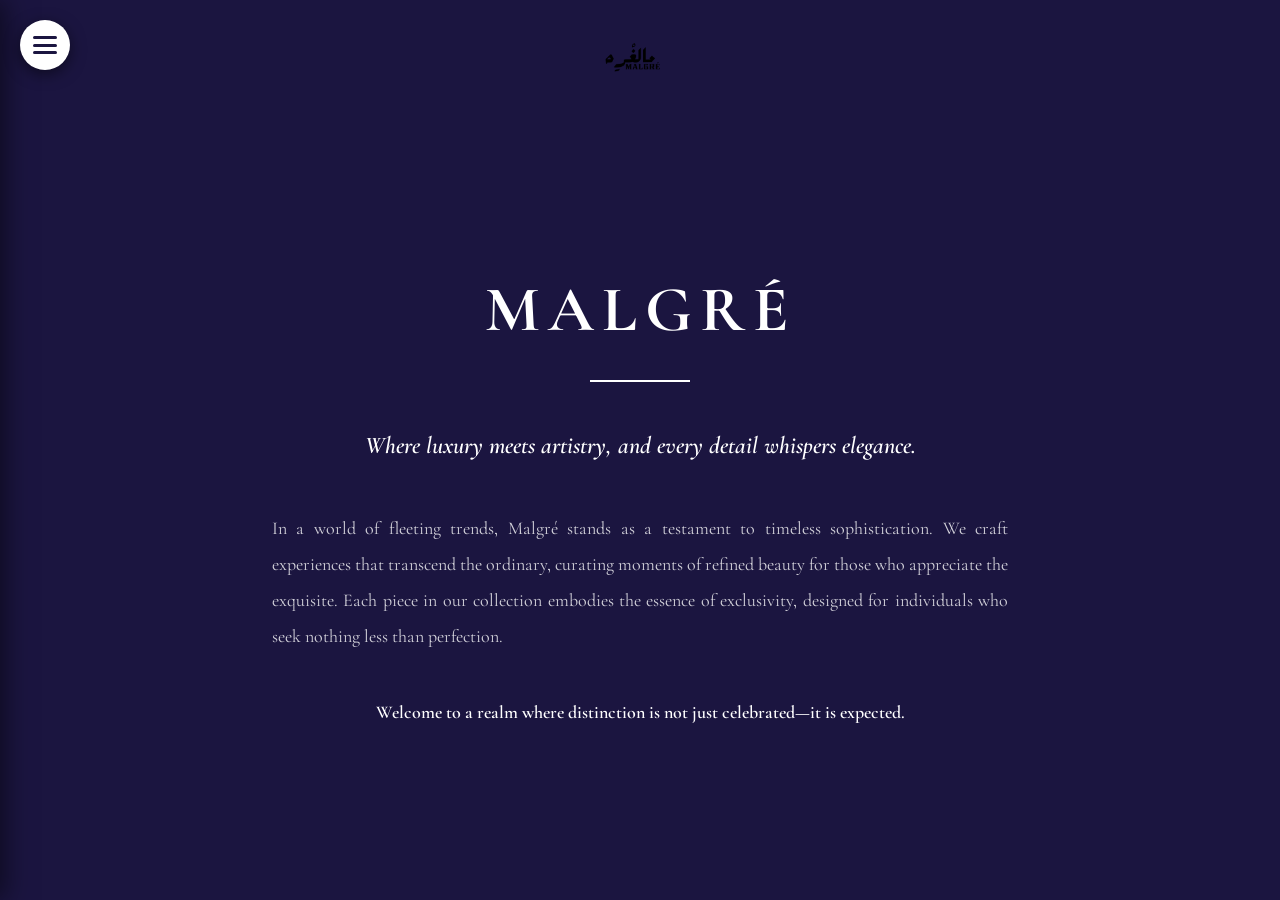
==== index.html @ e58d4418 "update design" ====
<!DOCTYPE html>
<html lang="en">
<head>
    <meta charset="UTF-8">
    <meta name="viewport" content="width=device-width, initial-scale=1.0">
    <title>Malgré</title>
    <link href="https://fonts.googleapis.com/css2?family=Cormorant+Garamond:wght@400;600;700&display=swap" rel="stylesheet">
    <link rel="stylesheet" href="store-colors.css">
    <script src="store-images.js"></script>
    <style>
        * {
            margin: 0;
            padding: 0;
            box-sizing: border-box;
        }
        
        body {
            font-family: 'Cormorant Garamond', Georgia, serif;
            font-weight: 700;
            background-color: var(--bg-primary);
            min-height: 100vh;
        }
        
        .page-container {
            min-height: 100vh;
            display: flex;
            flex-direction: column;
            padding-top: 100px; /* Space for logo */
        }
        
        /* Logo at top center */
        .logo-container {
            position: absolute;
            top: 20px;
            left: 50%;
            transform: translateX(-50%);
            z-index: 100;
            cursor: pointer;
        }
        
        .logo-container img {
            height: 80px;
            width: auto;
        }
        
        .product-card {
            cursor: pointer;
            transition: transform 0.3s;
        }
        
        .product-card:hover {
            transform: scale(1.05);
        }
        
        /* Country Selection Popup */
        .country-selection-overlay {
            position: fixed;
            top: 0;
            left: 0;
            width: 100%;
            height: 100%;
            background: var(--popup-overlay);
            z-index: 99999;
            display: none;
            align-items: center;
            justify-content: center;
        }
        
        .country-selection-overlay.show {
            display: flex;
        }
        
        .country-selection-popup {
            background: var(--bg-primary);
            padding: 2rem;
            border-radius: 30px;
            text-align: center;
            max-width: 400px;
            width: 85%;
            box-shadow: 0 20px 60px var(--shadow-extra);
        }
        
        .country-buttons {
            display: flex;
            flex-direction: column;
            gap: 1.25rem;
        }
        
        .country-button {
            padding: 1.25rem 2rem;
            font-size: 1.5rem;
            font-family: 'Cormorant Garamond', Georgia, serif;
            font-weight: 700;
            background: var(--btn-bg);
            color: var(--btn-text);
            border: none;
            border-radius: 20px;
            cursor: pointer;
            transition: all 0.3s ease;
            box-shadow: 0 4px 15px var(--shadow-heavy);
        }
        
        .country-button:hover {
            transform: scale(1.05);
            box-shadow: 0 6px 20px var(--shadow-heavy);
        }
        
        .country-button:active {
            transform: scale(0.98);
        }
        
        /* Hamburger Menu Button */
        .menu-button {
            position: fixed;
            top: 20px;
            left: 20px;
            width: 50px;
            height: 50px;
            background: var(--accent-dark);
            border-radius: 50%;
            display: flex;
            align-items: center;
            justify-content: center;
            cursor: pointer;
            z-index: 1000;
            transition: all 0.3s ease;
            box-shadow: 0 4px 15px var(--shadow-heavy);
        }
        
        .menu-button:hover {
            transform: scale(1.1);
        }
        
        .menu-icon {
            width: 24px;
            height: 18px;
            position: relative;
            display: flex;
            flex-direction: column;
            justify-content: space-between;
        }
        
        .menu-icon span {
            width: 100%;
            height: 3px;
            background: var(--accent-light);
            border-radius: 2px;
            transition: all 0.3s ease;
        }
        
        .menu-button.active .menu-icon span:nth-child(1) {
            transform: rotate(45deg) translateY(7px);
        }
        
        .menu-button.active .menu-icon span:nth-child(2) {
            opacity: 0;
        }
        
        .menu-button.active .menu-icon span:nth-child(3) {
            transform: rotate(-45deg) translateY(-7px);
        }
        
        /* Side Menu - Hidden by default */
        .side-menu {
            position: fixed;
            top: 0;
            left: -350px;
            width: 350px;
            max-width: 85%;
            height: 100vh;
            background: var(--menu-bg);
            box-shadow: 5px 0 25px var(--shadow-heavy);
            z-index: 999;
            transition: left 0.4s ease;
            overflow-y: auto;
            padding: 80px 30px 30px;
        }
        
        .side-menu.active {
            left: 0;
        }
        
        .menu-overlay {
            position: fixed;
            top: 0;
            left: 0;
            width: 100%;
            height: 100%;
            background: var(--popup-overlay);
            z-index: 998;
            opacity: 0;
            visibility: hidden;
            pointer-events: none;
            transition: all 0.3s ease;
        }
        
        .menu-overlay.active {
            opacity: 1;
            visibility: visible;
            pointer-events: auto;
        }
        
        .menu-section {
            margin-bottom: 40px;
        }
        
        .menu-section-title {
            font-size: 14px;
            color: var(--text-light);
            text-transform: uppercase;
            letter-spacing: 2px;
            margin-bottom: 15px;
            font-weight: 700;
        }
        
        .menu-item {
            padding: 15px 20px;
            background: var(--card-bg);
            border-radius: 12px;
            margin-bottom: 10px;
            cursor: pointer;
            transition: all 0.3s ease;
            display: flex;
            align-items: center;
            font-size: 18px;
            box-shadow: 0 4px 10px var(--shadow-medium);
        }
        
        .menu-item:hover {
            background: var(--card-hover-bg);
            transform: translateX(-5px);
            box-shadow: 0 6px 15px var(--shadow-heavy);
        }
        
        .menu-item.active {
            background: var(--card-active-bg);
            color: var(--card-active-text);
            box-shadow: 0 6px 15px var(--shadow-heavy);
        }
        
        /* Country Change Popup */
        .popup-overlay {
            display: none;
            position: fixed;
            top: 0;
            left: 0;
            width: 100%;
            height: 100%;
            background: var(--popup-overlay);
            backdrop-filter: blur(10px);
            z-index: 9999;
            align-items: center;
            justify-content: center;
        }
        
        .popup-overlay.show {
            display: flex;
        }
        
        .popup-document {
            width: 350px;
            max-width: 85%;
            height: 400px;
            max-height: 70vh;
            background: var(--popup-bg);
            border: 3px solid var(--popup-border);
            box-shadow: 0 30px 80px var(--shadow-extra);
            position: relative;
            animation: slideIn 0.6s ease;
            backdrop-filter: blur(10px);
        }
        
        .popup-document::before {
            content: '';
            position: absolute;
            top: 15px;
            left: 15px;
            right: 15px;
            bottom: 15px;
            border: 1px solid var(--border-medium);
        }
        
        .popup-logo {
            position: absolute;
            top: 25px;
            right: 25px;
            width: 60px;
            height: 60px;
            animation: logoStamp 0.5s ease 0.5s backwards;
        }
        
        .popup-content {
            position: absolute;
            top: 50%;
            left: 50%;
            transform: translate(-50%, -50%);
            width: 80%;
            text-align: center;
        }
        
        .popup-flag {
            font-size: 60px;
            margin-bottom: 15px;
        }
        
        .popup-divider {
            width: 80px;
            height: 2px;
            background: var(--text-primary);
            margin: 15px auto;
            opacity: 0.4;
        }
        
        .popup-title {
            font-size: 22px;
            font-weight: 700;
            color: var(--popup-text);
            letter-spacing: 2px;
            margin-bottom: 10px;
        }
        
        .popup-text {
            font-size: 16px !important;
            font-weight: 600 !important;
            color: var(--popup-text) !important;
            line-height: 1.6 !important;
        }
        
        .popup-text * {
            color: var(--popup-text) !important;
        }
        
        /* Main content - Welcome Section */
        main {
            flex: 1;
            display: flex;
            align-items: center;
            justify-content: center;
            padding: 4rem 2rem;
            min-height: calc(100vh - 200px);
            background: var(--bg-primary);
        }
        
        /* Welcome section - Centered elegant text */
        .welcome-section {
            width: 100%;
            max-width: 800px;
            margin: 0 auto;
            text-align: center;
        }
        
        .welcome-content {
            padding: 2rem;
        }
        
        /* Brand name */
        .brand-name {
            font-size: 4rem;
            font-weight: 700;
            color: var(--text-primary);
            letter-spacing: 8px;
            margin-bottom: 2rem;
            text-transform: uppercase;
        }
        
        /* Decorative divider */
        .divider {
            width: 100px;
            height: 2px;
            background: var(--text-primary);
            margin: 0 auto 2.5rem;
        }
        
        /* Welcome text */
        .welcome-text {
            font-size: 1.5rem;
            font-weight: 600;
            color: var(--text-primary);
            line-height: 2;
            margin-bottom: 2.5rem;
            font-style: italic;
        }
        
        /* Brand description */
        .brand-description {
            font-size: 1.125rem;
            font-weight: 400;
            color: var(--text-secondary);
            line-height: 2;
            margin-bottom: 2rem;
            text-align: justify;
        }
        
        /* Brand philosophy */
        .brand-philosophy {
            font-size: 1.125rem;
            font-weight: 600;
            color: var(--text-primary);
            line-height: 2;
            margin-top: 2.5rem;
        }
        
        /* Footer */
        footer {
            padding: 1.5rem 0;
            text-align: center;
            background-color: var(--bg-primary);
        }
        
        .footer-text {
            font-size: 0.875rem;
            color: var(--text-light);
            letter-spacing: 1px;
        }
        
        .products-container {
            max-width: 1000px;
            width: 100%;
            margin: 0 auto;
            display: flex;
            flex-direction: column;
            gap: 2rem;
        }
        
        .product-item {
            display: flex;
            gap: 2rem;
            padding: 2rem;
            background: var(--card-bg);
            border-radius: 20px;
            transition: all 0.3s ease;
            cursor: pointer;
            align-items: center;
        }
        
        .product-item:hover {
            background: var(--card-hover-bg);
            transform: translateY(-5px);
            box-shadow: 0 10px 30px var(--shadow-medium);
        }
        
        .product-image-container {
            flex-shrink: 0;
            width: 200px;
            height: 200px;
            display: flex;
            align-items: center;
            justify-content: center;
            background: transparent;
            border-radius: 15px;
            padding: 1rem;
        }
        
        .product-image-container img {
            max-width: 100%;
            max-height: 100%;
            object-fit: contain;
        }
        
        .product-details {
            flex: 1;
            display: flex;
            flex-direction: column;
            gap: 1rem;
        }
        
        .product-title {
            font-size: 1.75rem;
            font-weight: 700;
            color: var(--text-primary);
        }
        
        .product-description {
            font-size: 1rem;
            color: var(--text-secondary);
            line-height: 1.6;
            font-weight: 400;
        }
        
        .product-footer {
            display: flex;
            justify-content: space-between;
            align-items: center;
            margin-top: 0.5rem;
        }
        
        .product-price {
            font-size: 1.5rem;
            font-weight: 700;
            color: var(--text-primary);
        }
        
        .learn-more-btn {
            padding: 0.75rem 2rem;
            background: var(--btn-bg);
            color: var(--btn-text);
            border: none;
            border-radius: 50px;
            font-size: 1rem;
            font-weight: 700;
            font-family: 'Cormorant Garamond', Georgia, serif;
            cursor: pointer;
            transition: all 0.3s ease;
            box-shadow: 0 4px 15px var(--shadow-medium);
        }
        
        .learn-more-btn:hover {
            transform: scale(1.05);
            box-shadow: 0 6px 20px var(--shadow-heavy);
        }
        
        .learn-more-btn:active {
            transform: scale(0.98);
        }
        
        .product-grid {
            max-width: 20rem;
            margin: 0 auto;
        }
        
        .product-card {
            cursor: pointer;
            transition: transform 0.3s;
        }
        
        .product-card:hover {
            transform: scale(1.05);
        }
        
        .product-card .product-image-container {
            padding: 2rem;
            text-align: center;
            display: flex;
            align-items: center;
            justify-content: center;
            margin-bottom: 1rem;
        }
        
        .product-card .product-image-container img {
            height: 12rem;
            width: auto;
        }
        
        .product-info {
            text-align: center;
            padding-bottom: 1rem;
        }
        
        /* Footer */
        footer {
            display: none; /* Hide footer on carousel page */
        }
        
        .footer-text {
            font-size: 0.75rem;
            padding: 0.25rem 0.75rem;
            display: inline-block;
            border-radius: 0.25rem;
            color: var(--footer-text);
            background-color: var(--footer-text-bg);
        }
        
        /* Cart Summary */
        .cart-summary {
            position: fixed;
            bottom: 0;
            left: 0;
            right: 0;
            padding: 1.5rem;
            background-color: var(--bg-primary);
            box-shadow: 0 -25px 50px -12px var(--shadow-medium);
            z-index: 50;
            display: none;
        }
        
        .cart-summary.show {
            display: block;
        }
        
        .cart-content {
            max-width: 1200px;
            margin: 0 auto;
            display: flex;
            align-items: center;
            justify-content: space-between;
            flex-wrap: wrap;
            gap: 1rem;
        }
        
        .cart-total-label {
            font-size: 0.875rem;
            color: var(--text-primary);
            margin-bottom: 0.25rem;
        }
        
        .cart-total-amount {
            font-size: 1.875rem;
            font-weight: 700;
            color: var(--text-primary);
        }
        
        .checkout-button {
            background-color: var(--btn-bg);
            color: var(--btn-text);
            padding: 1rem 2rem;
            border-radius: 9999px;
            font-weight: 700;
            font-size: 1.125rem;
            border: none;
            cursor: pointer;
            transition: all 0.15s;
            box-shadow: 0 20px 25px -5px var(--shadow-light);
            font-family: 'Cormorant Garamond', Georgia, serif;
        }
        
        .checkout-button:hover {
            background-color: var(--btn-hover);
            transform: scale(1.05);
        }
        
        @keyframes slideIn {
            from { transform: translateY(50px); opacity: 0; }
            to { transform: translateY(0); opacity: 1; }
        }
        
        @keyframes logoStamp {
            from { transform: scale(0) rotate(-90deg); opacity: 0; }
            to { transform: scale(1) rotate(0); opacity: 1; }
        }
        
        /* ===================================
           MOBILE RESPONSIVE STYLES
           =================================== */
        
        @media (max-width: 768px) {
            /* Logo smaller on mobile */
            .logo-container img {
                height: 60px;
            }
            
            /* Menu button smaller */
            .menu-button {
                width: 45px;
                height: 45px;
                top: 15px;
                right: 15px;
            }
            
            /* Side menu full width on mobile */
            .side-menu {
                max-width: 85%;
                left: -100%;
            }
            
            /* Welcome section mobile */
            main {
                padding: 2rem 1.5rem;
            }
            
            .brand-name {
                font-size: 2.5rem;
                letter-spacing: 6px;
            }
            
            .divider {
                width: 80px;
            }
            
            .welcome-text {
                font-size: 1.125rem;
            }
            
            .brand-description,
            .brand-philosophy {
                font-size: 1rem;
                text-align: center;
            }
            
            /* Footer mobile */
            footer {
                padding: 1rem 0;
            }
            
            .footer-text {
                font-size: 0.75rem;
            }
            
            .side-menu.active {
                left: 0;
            }
            
            /* Menu items larger touch targets */
            .menu-item {
                padding: 18px 20px;
                font-size: 20px;
            }
            
            .menu-section-title {
                font-size: 16px;
            }
            
            /* Page container more padding */
            .page-container {
                padding-top: 90px;
            }
            
            /* Products container - single column on mobile */
            .products-container {
                gap: 1.5rem;
                padding: 0 1rem;
            }
            
            .product-item {
                flex-direction: column;
                padding: 1.5rem;
                gap: 1.5rem;
            }
            
            .product-image-container {
                width: 100%;
                height: 250px;
            }
            
            .product-title {
                font-size: 1.5rem;
            }
            
            .product-description {
                font-size: 0.95rem;
            }
            
            .product-footer {
                flex-direction: column;
                gap: 1rem;
                align-items: stretch;
            }
            
            .product-price {
                text-align: center;
                font-size: 1.25rem;
            }
            
            .learn-more-btn {
                width: 100%;
            }
            
            /* Product cards larger on mobile */
            .product-card {
                padding: 1.5rem;
            }
            
            .product-card img {
                height: 250px;
            }
            
            .product-name {
                font-size: 1.75rem;
            }
            
            .product-price {
                font-size: 1.5rem;
            }
            
            .product-cta {
                font-size: 1.125rem;
                padding: 0.875rem 1.5rem;
            }
            
            /* Popup adjustments */
            .popup-document {
                width: 90%;
                max-width: 350px;
                padding: 2rem 1.5rem;
            }
            
            .popup-logo {
                width: 120px;
                height: 120px;
            }
            
            .popup-title {
                font-size: 1.75rem;
            }
            
            .popup-flag {
                font-size: 3rem;
            }
            
            .popup-text {
                font-size: 1.125rem;
            }
            
            .popup-close {
                font-size: 1.25rem;
                padding: 0.875rem 2rem;
            }
            
            /* Country selection popup */
            .country-selection-popup {
                width: 90%;
                max-width: 320px;
                padding: 1.5rem;
            }
            
            .country-buttons {
                gap: 1rem;
            }
            
            .country-button {
                font-size: 1.25rem;
                padding: 1rem 1.5rem;
            }
        }
        
        /* Tablet landscape */
        @media (min-width: 769px) and (max-width: 1024px) {
            .products-container {
                grid-template-columns: repeat(2, 1fr) !important;
            }
            
            .logo-container img {
                height: 70px;
            }
            
            .product-card img {
                height: 300px;
            }
        }
        
        /* Small phones */
        @media (max-width: 480px) {
            .logo-container img {
                height: 50px;
            }
            
            .menu-button {
                width: 40px;
                height: 40px;
                top: 10px;
                right: 10px;
            }
            
            /* Welcome section small mobile */
            main {
                padding: 1.5rem 1rem;
            }
            
            .brand-name {
                font-size: 2rem;
                letter-spacing: 4px;
            }
            
            .divider {
                width: 60px;
            }
            
            .welcome-text {
                font-size: 1rem;
            }
            
            .brand-description,
            .brand-philosophy {
                font-size: 0.9375rem;
            }
            
            .product-card {
                padding: 1rem;
            }
            
            .product-card img {
                height: 200px;
            }
            
            .product-name {
                font-size: 1.5rem;
            }
            
            .product-price {
                font-size: 1.25rem;
            }
            
            .popup-document {
                width: 95%;
                padding: 1.5rem 1rem;
            }
            
            .popup-logo {
                width: 100px;
                height: 100px;
            }
            
            .popup-title {
                font-size: 1.5rem;
            }
            
            /* Country selection popup */
            .country-selection-popup {
                width: 95%;
                max-width: 280px;
                padding: 1.25rem;
            }
            
            .country-buttons {
                gap: 0.875rem;
            }
            
            .country-button {
                font-size: 1.125rem;
                padding: 0.875rem 1.25rem;
            }
        }
    </style>
</head>
<body>

    <!-- Menu Button -->
    <div class="menu-button" id="menuButton" onclick="toggleMenu()">
        <div class="menu-icon">
            <span></span>
            <span></span>
            <span></span>
        </div>
    </div>

    <!-- Menu Overlay -->
    <div class="menu-overlay" id="menuOverlay" onclick="toggleMenu()"></div>

    <!-- Side Menu -->
    <div class="side-menu" id="sideMenu">
        <div class="menu-section">
            <div class="menu-section-title">Sections</div>
            <div class="menu-item" onclick="window.location.href='products.html'">
                Malgré Signature
            </div>
            <div class="menu-item" onclick="window.location.href='magazine.html'">
                Malgré Magazine
            </div>
            <div class="menu-item" onclick="window.location.href='inquiry.html'">
                Inquiry
            </div>
        </div>
    </div>

    <!-- Popup -->
    <div id="popup" class="popup-overlay">
        <div class="popup-document">
            <div class="popup-logo">
                <img src="L2.png" alt="Malgré Logo" data-image="logo-secondary" style="width: 100%; height: 100%; object-fit: contain;">
            </div>
            
            <div class="popup-content">
                <div id="popupFlag" class="popup-flag">🇸🇦</div>
                <div class="popup-divider"></div>
                <div class="popup-title">COUNTRY CHANGED</div>
                <div id="popupText" class="popup-text">From Saudi Arabia to Kuwait</div>
            </div>
        </div>
    </div>

    <!-- Page Container -->
    <div class="page-container">
        <!-- Logo at Top Center -->
        <div class="logo-container">
            <img src="L2.png" alt="Malgré Logo" data-image="logo-main">
        </div>

        <!-- Main Content -->
        <main>
            <div class="welcome-section">
                <div class="welcome-content">
                    <h1 class="brand-name">MALGRÉ</h1>
                    <div class="divider"></div>
                    <p class="welcome-text">
                        Where luxury meets artistry, and every detail whispers elegance.
                    </p>
                    <p class="brand-description">
                        In a world of fleeting trends, Malgré stands as a testament to timeless sophistication. 
                        We craft experiences that transcend the ordinary, curating moments of refined beauty 
                        for those who appreciate the exquisite. Each piece in our collection embodies 
                        the essence of exclusivity, designed for individuals who seek nothing less than perfection.
                    </p>
                    <p class="brand-philosophy">
                        Welcome to a realm where distinction is not just celebrated—it is expected.
                    </p>
                </div>
            </div>
        </main>

        <!-- Footer -->
        <footer>
            <p class="footer-text">© 2026 All Rights Reserved</p>
        </footer>

        <!-- Footer -->
        <footer>
            <p class="footer-text">© 2026 All Rights Reserved</p>
        </footer>
    </div>

    <!-- Cart Summary -->
    <div id="cart-summary" class="cart-summary">
        <div class="cart-content">
            <div>
                <p class="cart-total-label">Total</p>
                <p class="cart-total-amount" id="cart-total">0 SAR</p>
            </div>
            <button class="checkout-button">
                Checkout (<span id="cart-count">0</span> items)
            </button>
        </div>
    </div>

    <script>
        let currentCountry = 'sa'; // Default to Saudi Arabia
        let cart = [];
        
        const content = {
            sa: {
                name: 'Saudi Arabia',
                flag: '🇸🇦',
                currency: 'SAR',
                products: {
                    product1: 350
                },
                phone: '+966 55 206 0478'
            }
        };

        // Update menu active state
        function updateMenuActiveState() {
            document.getElementById('menu-sa').classList.remove('active');
            document.getElementById('menu-kw').classList.remove('active');
            
            if (currentCountry === 'sa') {
                document.getElementById('menu-sa').classList.add('active');
            } else if (currentCountry === 'kw') {
                document.getElementById('menu-kw').classList.add('active');
            }
            // If currentCountry is null, no item will be active
        }
        
        // Update product prices
        function updateProductPrices() {
            if (!currentCountry) return;
            
            const data = content[currentCountry];
            const priceElements = document.querySelectorAll('[data-product]');
            
            priceElements.forEach(element => {
                const productKey = element.getAttribute('data-product');
                if (data.products[productKey]) {
                    element.textContent = `${data.products[productKey]} ${data.currency}`;
                }
            });
        }

        // Toggle menu
        function toggleMenu() {
            const menuButton = document.getElementById('menuButton');
            const sideMenu = document.getElementById('sideMenu');
            const menuOverlay = document.getElementById('menuOverlay');
            
            menuButton.classList.toggle('active');
            sideMenu.classList.toggle('active');
            menuOverlay.classList.toggle('active');
        }

        // Select country from menu
        function selectCountryFromMenu(country) {
            if (currentCountry === country) {
                toggleMenu();
                return;
            }
            
            const oldCountry = currentCountry;
            currentCountry = country;
            
            // Save to localStorage
            localStorage.setItem('selectedCountry', country);
            
            // Update menu
            updateMenuActiveState();
            
            // Close menu
            toggleMenu();
            
            // Show popup only if there was a previous country
            if (oldCountry !== null) {
                const popup = document.getElementById('popup');
                const popupFlag = document.getElementById('popupFlag');
                const popupText = document.getElementById('popupText');
                
                popupFlag.textContent = content[country].flag;
                popupText.innerHTML = '<span>From ' + content[oldCountry].name + ' to ' + content[country].name + '</span>';
                
                popup.classList.add('show');
            }
            
            // Update prices
            updateProductPrices();
            
            // Update cart if not empty
            if (cart.length > 0) {
                updateCartDisplay();
            }
            
            // Hide popup after 3 seconds
            setTimeout(() => {
                popup.classList.remove('show');
            }, 3000);
        }

        function goToSection(section) {
            console.log('Going to section:', section);
            toggleMenu();
            // Add navigation logic here
        }

        function addToCart() {
            const data = content[currentCountry];
            cart.push({
                name: 'Malgré Signature',
                price: data.price,
                currency: data.currency
            });
            updateCartDisplay();
        }

        function updateCartDisplay() {
            const data = content[currentCountry];
            const total = cart.length * data.price;
            
            document.getElementById('cart-count').textContent = cart.length;
            document.getElementById('cart-total').textContent = `${total.toFixed(2)} ${data.currency}`;
            document.getElementById('cart-summary').classList.add('show');
        }

        // Initialize
        updateMenuActiveState();
        
        // Show country selection popup if no country is selected
        if (!currentCountry) {
            setTimeout(() => {
                document.getElementById('countrySelectionOverlay').classList.add('show');
            }, 300);
        }
        
        // Select country from popup
        function selectCountryFromPopup(country) {
            currentCountry = country;
            localStorage.setItem('selectedCountry', country);
            
            // Hide popup
            document.getElementById('countrySelectionOverlay').classList.remove('show');
            
            // Update menu
            updateMenuActiveState();
            
            // Update prices
            updateProductPrices();
        }
    </script>
</body>
</html>
---- store-colors.css ----
/* ================================================
   STORE COLORS - CENTRALIZED COLOR MANAGEMENT
   ================================================
   
   This file controls ALL colors used across the entire store.
   Modify colors here to change the entire store theme.
   
   استخدم هذا الملف للتحكم في كل ألوان المتجر
   ================================================ */

:root {
    /* ========================================
       PRIMARY COLORS - الألوان الأساسية
       ======================================== */
    
    /* Main background color - لون الخلفية الرئيسي */
    --bg-primary: #1b1540;
    
    /* Main text color - لون النص الأساسي */
    --text-primary: #ffffff;
    
    /* Secondary text color - لون النص الثانوي */
    --text-secondary: rgba(255, 255, 255, 0.8);
    
    /* Light text color - لون النص الفاتح */
    --text-light: rgba(255, 255, 255, 0.6);
    
    
    /* ========================================
       ACCENT COLORS - ألوان التمييز
       ======================================== */
    
    /* Dark accent (buttons, menu, etc.) - اللون الداكن للأزرار والقوائم */
    --accent-dark: #ffffff;
    
    /* Light accent (button text, hover states) - اللون الفاتح لنصوص الأزرار */
    --accent-light: #1b1540;
    
    
    /* ========================================
       BUTTON COLORS - ألوان الأزرار
       ======================================== */
    
    /* Primary button background - خلفية الزر الأساسي */
    --btn-bg: #ffffff;
    
    /* Primary button text - نص الزر الأساسي */
    --btn-text: #1b1540;
    
    /* Button hover - حالة التمرير على الزر */
    --btn-hover: rgba(255, 255, 255, 0.9);
    
    
    /* ========================================
       CARD & CONTAINER COLORS - ألوان البطاقات والحاويات
       ======================================== */
    
    /* Card background - خلفية البطاقات */
    --card-bg: rgba(255, 255, 255, 0.08);
    
    /* Card hover background - خلفية البطاقة عند التمرير */
    --card-hover-bg: rgba(255, 255, 255, 0.12);
    
    /* Active/selected card - البطاقة النشطة */
    --card-active-bg: #ffffff;
    --card-active-text: #1b1540;
    
    
    /* ========================================
       INPUT & FORM COLORS - ألوان الحقول والنماذج
       ======================================== */
    
    /* Input background - خلفية حقول الإدخال */
    --input-bg: rgba(255, 255, 255, 0.08);
    
    /* Input focus background - خلفية الحقل عند التركيز */
    --input-focus-bg: rgba(255, 255, 255, 0.12);
    
    /* Input border - حدود الحقل */
    --input-border: rgba(255, 255, 255, 0.2);
    
    /* Input focus border - حدود الحقل عند التركيز */
    --input-focus-border: #ffffff;
    
    /* Input text - نص الحقل */
    --input-text: #ffffff;
    
    /* Input placeholder - نص placeholder */
    --input-placeholder: rgba(255, 255, 255, 0.5);
    
    
    /* ========================================
       MENU COLORS - ألوان القوائم
       ======================================== */
    
    /* Menu background - خلفية القائمة */
    --menu-bg: #1b1540;
    
    /* Menu text - نص القائمة */
    --menu-text: #ffffff;
    
    /* Menu item hover - عنصر القائمة عند التمرير */
    --menu-item-hover: rgba(255, 255, 255, 0.1);
    
    /* Menu item active - عنصر القائمة النشط */
    --menu-item-active-bg: #ffffff;
    --menu-item-active-text: #1b1540;
    
    
    /* ========================================
       CART COLORS - ألوان السلة
       ======================================== */
    
    /* Cart panel background - خلفية لوحة السلة */
    --cart-bg: #1b1540;
    
    /* Cart item background - خلفية عنصر السلة */
    --cart-item-bg: rgba(255, 255, 255, 0.08);
    
    /* Cart badge background - خلفية شارة السلة */
    --cart-badge-bg: #ffffff;
    --cart-badge-text: #1b1540;
    
    
    /* ========================================
       POPUP & MODAL COLORS - ألوان النوافذ المنبثقة
       ======================================== */
    
    /* Popup background - خلفية النافذة المنبثقة */
    --popup-bg: rgba(255, 255, 255, 0.98);
    
    /* Popup overlay - خلفية التعتيم */
    --popup-overlay: rgba(0, 0, 0, 0.85);
    
    /* Popup border - حدود النافذة المنبثقة */
    --popup-border: rgba(255, 255, 255, 0.3);
    
    /* Popup text - نص النافذة المنبثقة */
    --popup-text: #1b1540;
    
    
    /* ========================================
       SUCCESS & ERROR COLORS - ألوان النجاح والخطأ
       ======================================== */
    
    /* Success color - لون النجاح */
    --success-bg: #ffffff;
    --success-text: #1b1540;
    
    /* Error/Delete color - لون الخطأ/الحذف */
    --error-bg: #ff4444;
    --error-hover: #cc0000;
    --error-text: #ffffff;
    
    
    /* ========================================
       SHADOW COLORS - ألوان الظلال
       ======================================== */
    
    /* Light shadow - ظل خفيف */
    --shadow-light: rgba(0, 0, 0, 0.2);
    
    /* Medium shadow - ظل متوسط */
    --shadow-medium: rgba(0, 0, 0, 0.3);
    
    /* Heavy shadow - ظل ثقيل */
    --shadow-heavy: rgba(0, 0, 0, 0.5);
    
    /* Extra heavy shadow - ظل ثقيل جداً */
    --shadow-extra: rgba(0, 0, 0, 0.7);
    
    
    /* ========================================
       BORDER & DIVIDER COLORS - ألوان الحدود والفواصل
       ======================================== */
    
    /* Light border - حدود خفيفة */
    --border-light: rgba(255, 255, 255, 0.15);
    
    /* Medium border - حدود متوسطة */
    --border-medium: rgba(255, 255, 255, 0.25);
    
    /* Divider - فاصل */
    --divider: rgba(255, 255, 255, 0.3);
    
    
    /* ========================================
       FOOTER COLORS - ألوان التذييل
       ======================================== */
    
    /* Footer background - خلفية التذييل */
    --footer-bg: #1b1540;
    
    /* Footer text background - خلفية نص التذييل */
    --footer-text-bg: #ffffff;
    
    /* Footer text color - لون نص التذييل */
    --footer-text: #1b1540;
}


/* ================================================
   ALTERNATIVE THEME EXAMPLES - أمثلة لثيمات بديلة
   ================================================
   
   Uncomment one of these to try different themes
   قم بإلغاء التعليق عن أحدها لتجربة ثيم مختلف
   ================================================ */

/* 
   DARK THEME - ثيم داكن
   ==================== 
*/
/*
:root {
    --bg-primary: #1a1a1a;
    --text-primary: #ffffff;
    --text-secondary: rgba(255, 255, 255, 0.7);
    --text-light: rgba(255, 255, 255, 0.5);
    
    --accent-dark: #ffffff;
    --accent-light: #1a1a1a;
    
    --btn-bg: #ffffff;
    --btn-text: #1a1a1a;
    --btn-hover: #e0e0e0;
    
    --card-bg: rgba(255, 255, 255, 0.05);
    --card-hover-bg: rgba(255, 255, 255, 0.1);
    --card-active-bg: #ffffff;
    --card-active-text: #1a1a1a;
    
    --input-bg: rgba(255, 255, 255, 0.1);
    --input-focus-bg: rgba(255, 255, 255, 0.15);
    --input-border: transparent;
    --input-focus-border: #ffffff;
    
    --menu-bg: #1a1a1a;
    --menu-text: #ffffff;
}
*/


/* 
   BLUE THEME - ثيم أزرق
   ==================== 
*/
/*
:root {
    --bg-primary: #e3f2fd;
    --text-primary: #0d47a1;
    
    --accent-dark: #1565c0;
    --accent-light: #e3f2fd;
    
    --btn-bg: #1565c0;
    --btn-text: #ffffff;
    --btn-hover: #0d47a1;
    
    --card-bg: rgba(21, 101, 192, 0.05);
    --card-active-bg: #1565c0;
    --card-active-text: #ffffff;
}
*/


/* 
   PINK THEME - ثيم وردي
   ==================== 
*/
/*
:root {
    --bg-primary: #fce4ec;
    --text-primary: #880e4f;
    
    --accent-dark: #c2185b;
    --accent-light: #fce4ec;
    
    --btn-bg: #c2185b;
    --btn-text: #ffffff;
    --btn-hover: #880e4f;
    
    --card-bg: rgba(194, 24, 91, 0.05);
    --card-active-bg: #c2185b;
    --card-active-text: #ffffff;
}
*/
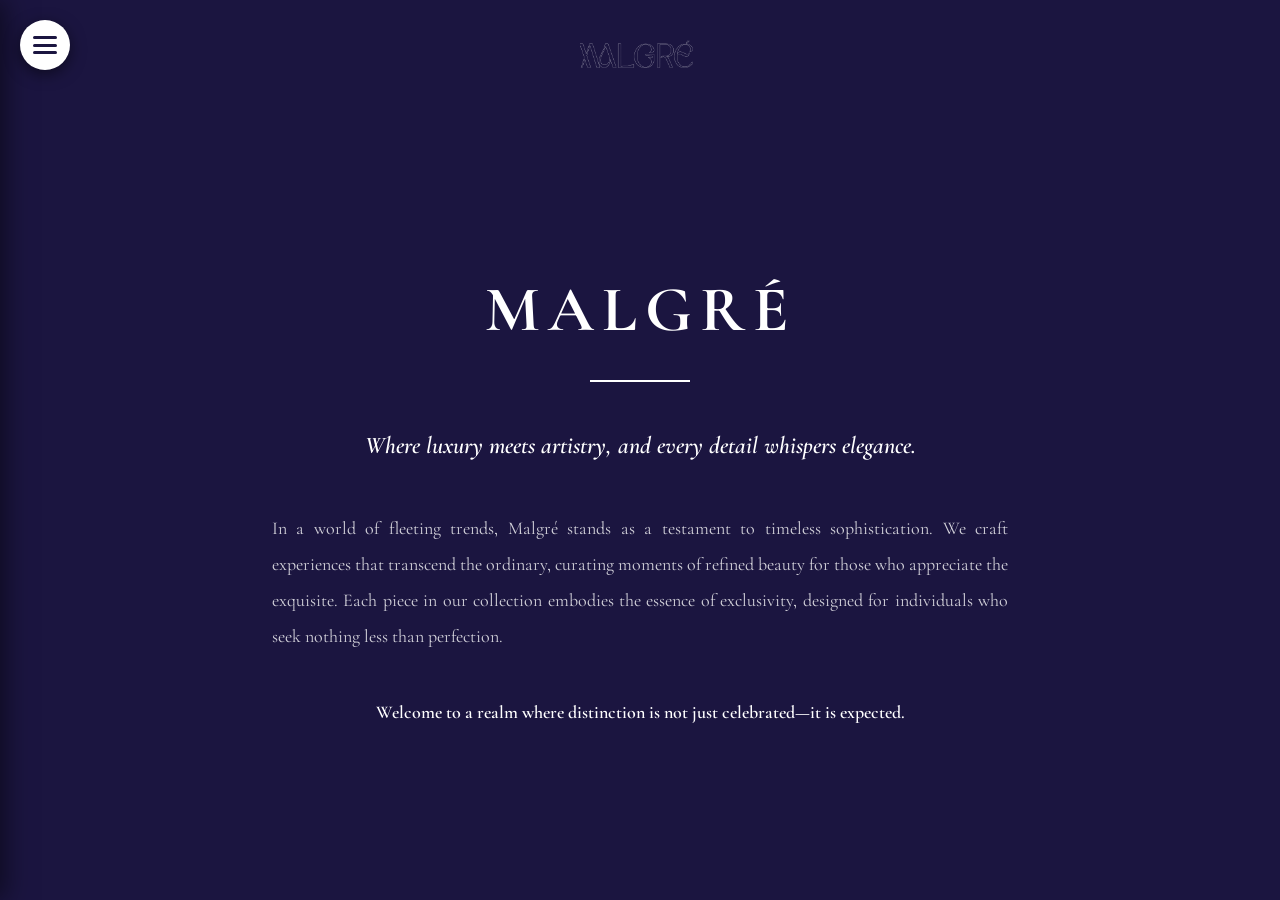
==== commit 676cde72: "update design" ====
--- a/index.html
+++ b/index.html
@@ -927,16 +927,45 @@
 
     <!-- Side Menu -->
     <div class="side-menu" id="sideMenu">
+        <!-- Collection Section -->
         <div class="menu-section">
-            <div class="menu-section-title">Sections</div>
+            <div class="menu-section-title">Collection</div>
             <div class="menu-item" onclick="window.location.href='products.html'">
-                Malgré Signature
-            </div>
+                Malgré Collection
+            </div>
+        </div>
+        
+        <!-- Explore Section -->
+        <div class="menu-section">
+            <div class="menu-section-title">Explore</div>
             <div class="menu-item" onclick="window.location.href='magazine.html'">
-                Malgré Magazine
+                Magazine
             </div>
             <div class="menu-item" onclick="window.location.href='inquiry.html'">
                 Inquiry
+            </div>
+            <div class="menu-item" onclick="window.location.href='locations.html'">
+                Locations
+            </div>
+        </div>
+        
+        <!-- Information Section -->
+        <div class="menu-section">
+            <div class="menu-section-title">Information</div>
+            <div class="menu-item" onclick="window.location.href='contact.html'">
+                Email
+            </div>
+            <div class="menu-item" onclick="window.location.href='returns.html'">
+                Return Policy
+            </div>
+            <div class="menu-item" onclick="window.location.href='privacy.html'">
+                Privacy Policy
+            </div>
+            <div class="menu-item" onclick="window.location.href='vision.html'">
+                Our Vision
+            </div>
+            <div class="menu-item" onclick="window.location.href='sponsorship.html'">
+                Sponsorship
             </div>
         </div>
     </div>
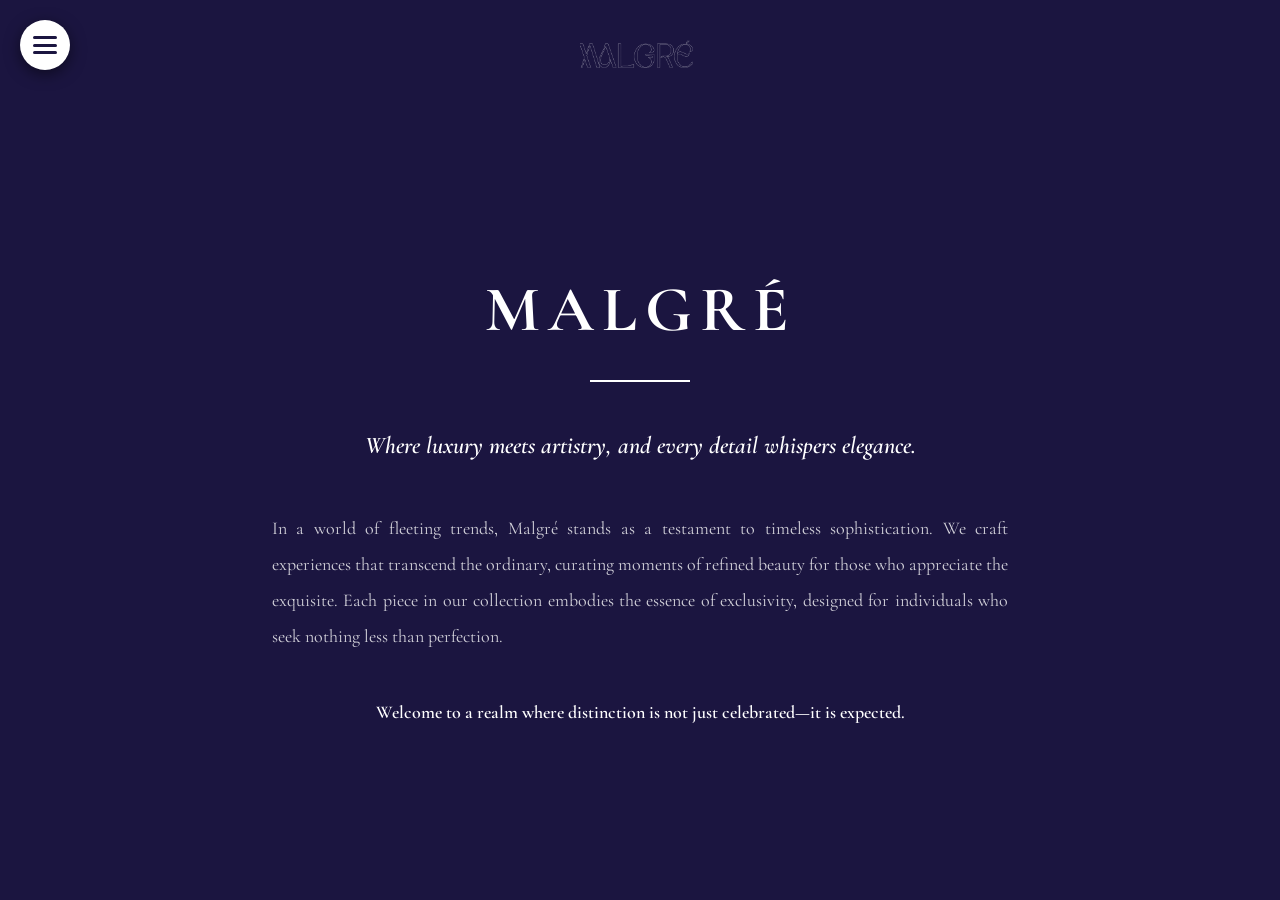
==== commit e97a9b38: "update design" ====
--- a/index.html
+++ b/index.html
@@ -163,21 +163,24 @@
         /* Side Menu - Hidden by default */
         .side-menu {
             position: fixed;
-            top: 0;
-            left: -350px;
-            width: 350px;
-            max-width: 85%;
-            height: 100vh;
+            bottom: -100%; /* Changed to slide from bottom */
+            left: 0;
+            right: 0;
+            width: 100%;
+            max-width: 100%;
+            height: 80vh; /* 80% of viewport height */
+            max-height: 600px;
             background: var(--menu-bg);
-            box-shadow: 5px 0 25px var(--shadow-heavy);
+            box-shadow: 0 -5px 25px var(--shadow-heavy); /* Shadow on top */
             z-index: 999;
-            transition: left 0.4s ease;
+            transition: bottom 0.4s ease; /* Changed to bottom transition */
             overflow-y: auto;
-            padding: 80px 30px 30px;
+            padding: 30px;
+            border-radius: 30px 30px 0 0; /* Rounded top corners */
         }
         
         .side-menu.active {
-            left: 0;
+            bottom: 0; /* Slide up to visible position */
         }
         
         .menu-overlay {
@@ -224,6 +227,7 @@
             align-items: center;
             font-size: 18px;
             box-shadow: 0 4px 10px var(--shadow-medium);
+            color: var(--text-primary); /* White text color */
         }
         
         .menu-item:hover {
@@ -648,8 +652,9 @@
             
             /* Side menu full width on mobile */
             .side-menu {
-                max-width: 85%;
-                left: -100%;
+                height: 85vh; /* Taller on mobile */
+                max-height: none;
+                padding: 20px;
             }
             
             /* Welcome section mobile */
@@ -686,7 +691,7 @@
             }
             
             .side-menu.active {
-                left: 0;
+                bottom: 0;
             }
             
             /* Menu items larger touch targets */
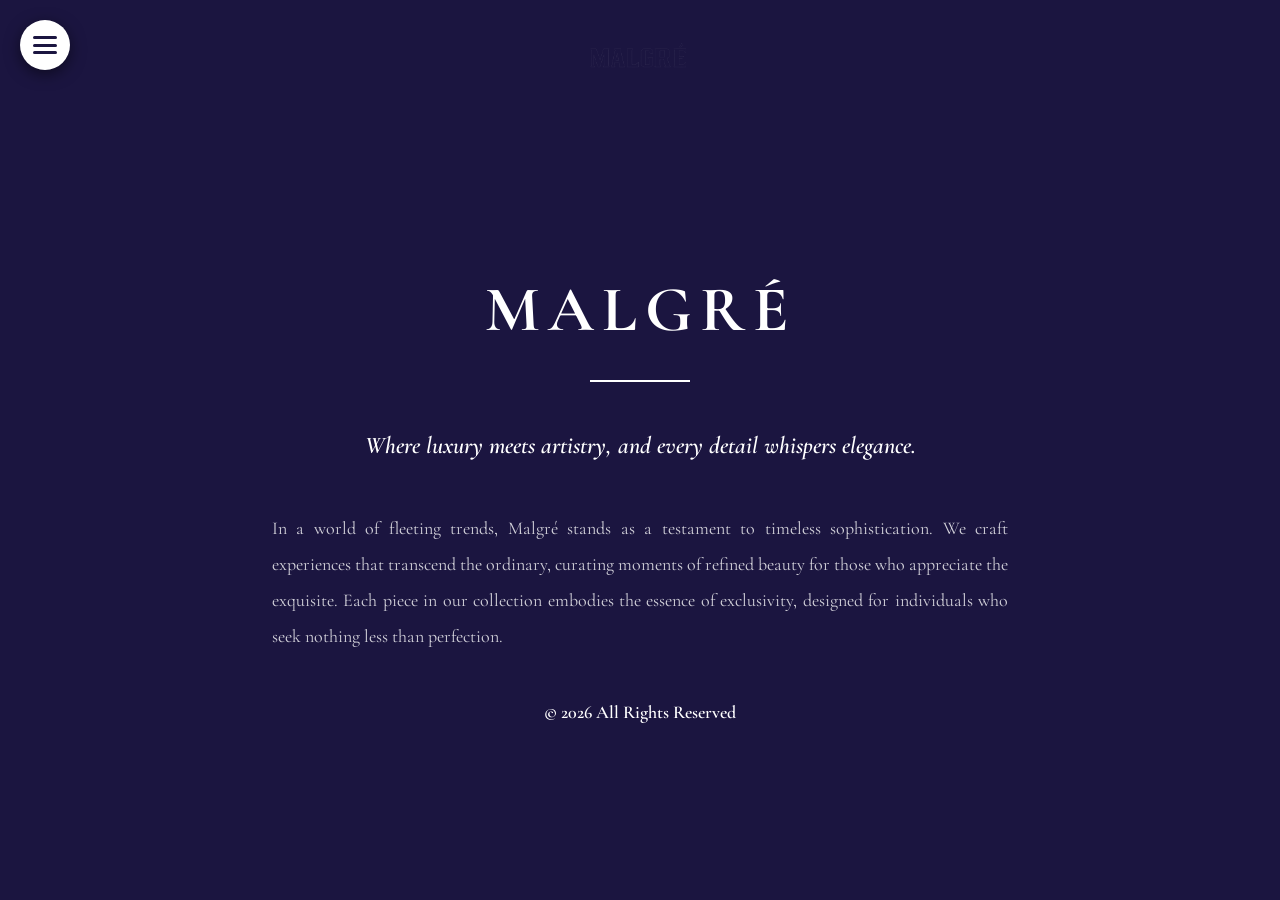
==== commit a8a85ae0: "update design" ====
--- a/index.html
+++ b/index.html
@@ -1014,16 +1014,11 @@
                         the essence of exclusivity, designed for individuals who seek nothing less than perfection.
                     </p>
                     <p class="brand-philosophy">
-                        Welcome to a realm where distinction is not just celebrated—it is expected.
+                        © 2026 All Rights Reserved
                     </p>
                 </div>
             </div>
         </main>
-
-        <!-- Footer -->
-        <footer>
-            <p class="footer-text">© 2026 All Rights Reserved</p>
-        </footer>
 
         <!-- Footer -->
         <footer>
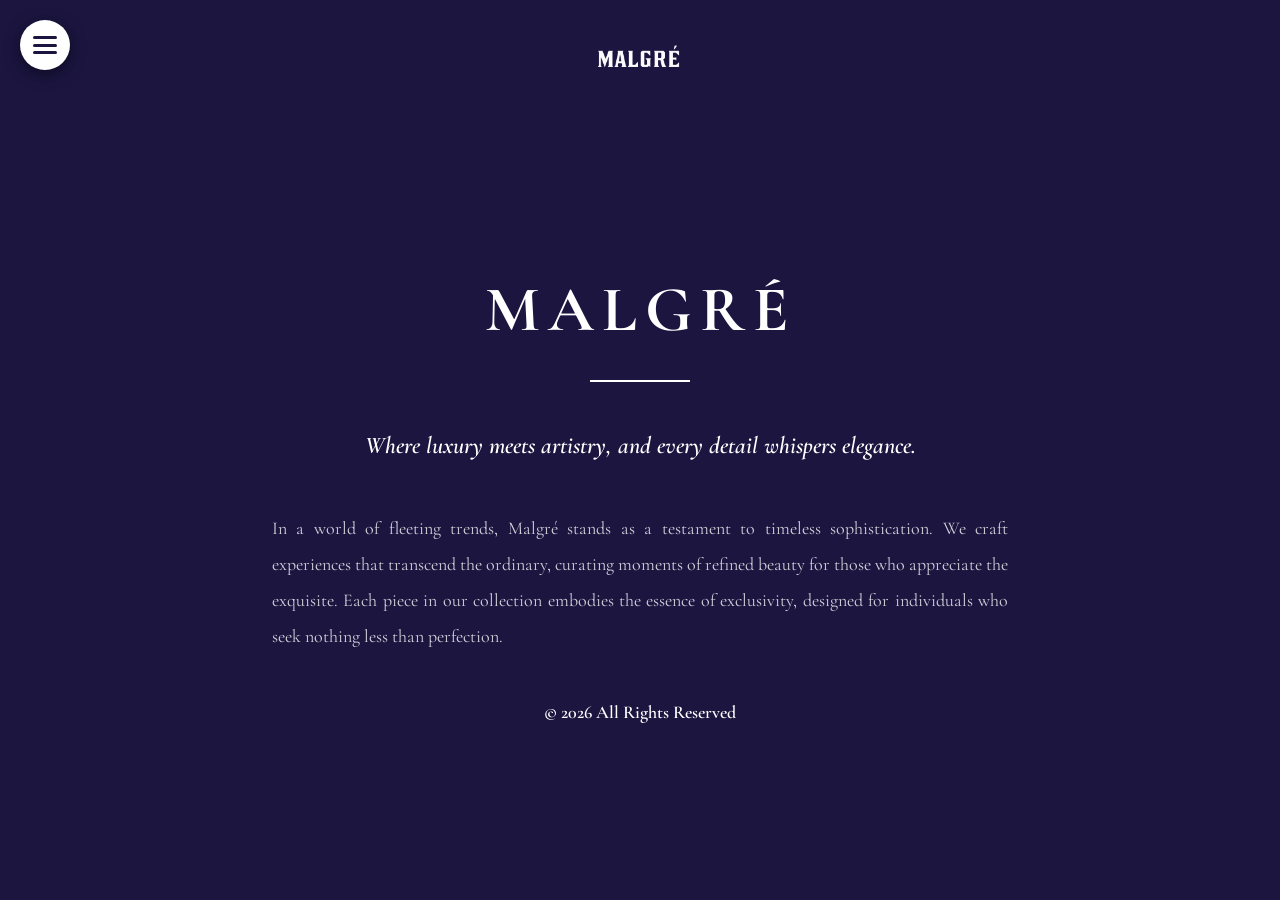
==== commit 547064eb: "update design" ====
--- a/index.html
+++ b/index.html
@@ -168,8 +168,8 @@
             right: 0;
             width: 100%;
             max-width: 100%;
-            height: 80vh; /* 80% of viewport height */
-            max-height: 600px;
+            height: 85vh; /* 85% of viewport height */
+            max-height: none;
             background: var(--menu-bg);
             box-shadow: 0 -5px 25px var(--shadow-heavy); /* Shadow on top */
             z-index: 999;
@@ -226,20 +226,20 @@
             display: flex;
             align-items: center;
             font-size: 18px;
-            box-shadow: 0 4px 10px var(--shadow-medium);
+            box-shadow: 0 4px 15px rgba(0, 0, 0, 0.4);
             color: var(--text-primary); /* White text color */
         }
         
         .menu-item:hover {
             background: var(--card-hover-bg);
             transform: translateX(-5px);
-            box-shadow: 0 6px 15px var(--shadow-heavy);
+            box-shadow: 0 8px 20px rgba(0, 0, 0, 0.5);
         }
         
         .menu-item.active {
             background: var(--card-active-bg);
             color: var(--card-active-text);
-            box-shadow: 0 6px 15px var(--shadow-heavy);
+            box-shadow: 0 8px 20px rgba(0, 0, 0, 0.5);
         }
         
         /* Country Change Popup */
@@ -932,6 +932,13 @@
 
     <!-- Side Menu -->
     <div class="side-menu" id="sideMenu">
+        <!-- Home Section -->
+        <div class="menu-section">
+            <div class="menu-item active" onclick="window.location.href='index.html'">
+                Home Page
+            </div>
+        </div>
+        
         <!-- Collection Section -->
         <div class="menu-section">
             <div class="menu-section-title">Collection</div>
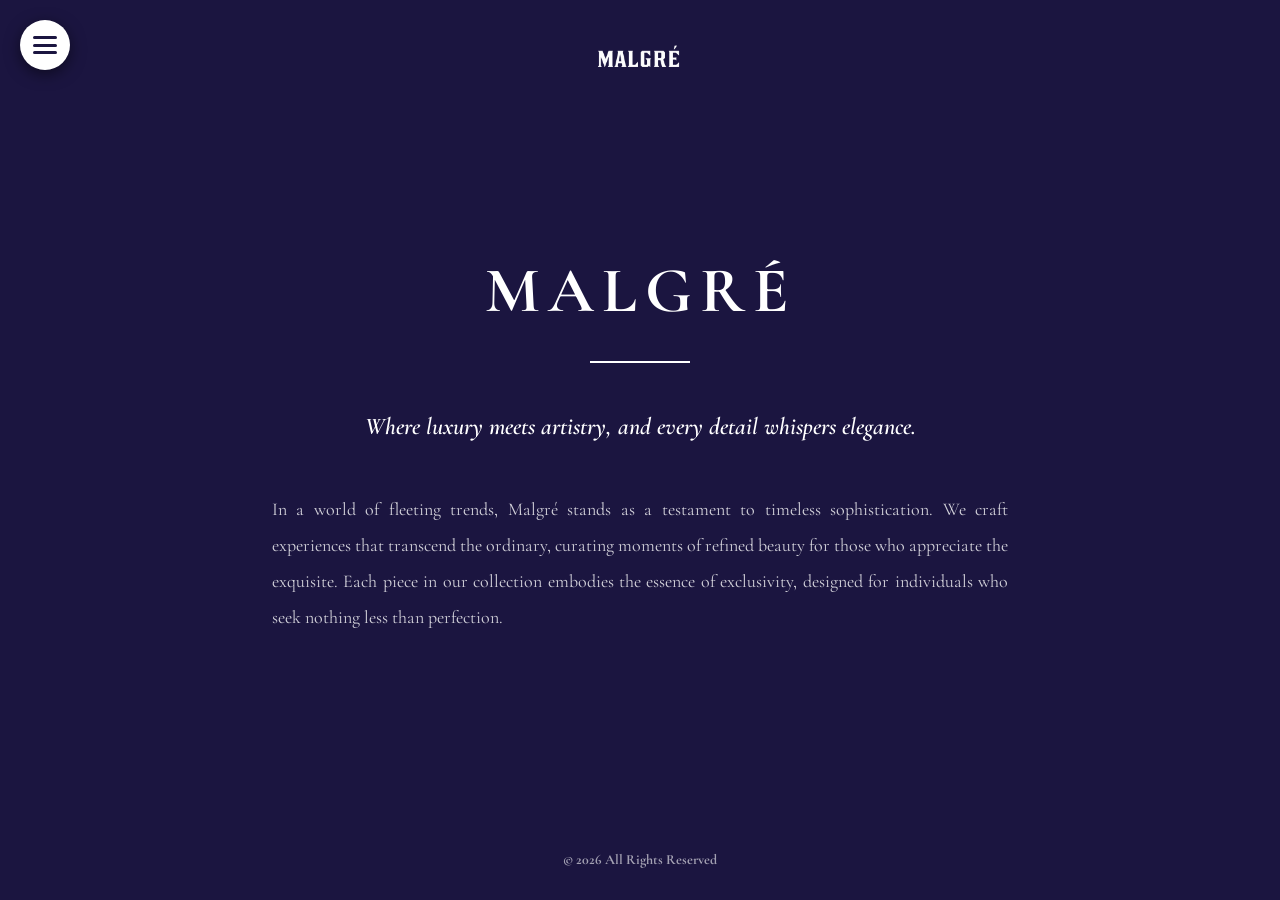
==== commit cefa8cfa: "update design" ====
--- a/index.html
+++ b/index.html
@@ -7,6 +7,7 @@
     <link href="https://fonts.googleapis.com/css2?family=Cormorant+Garamond:wght@400;600;700&display=swap" rel="stylesheet">
     <link rel="stylesheet" href="store-colors.css">
     <script src="store-images.js"></script>
+    <script src="menu.js"></script>
     <style>
         * {
             margin: 0;
@@ -406,15 +407,13 @@
         
         /* Footer */
         footer {
-            padding: 1.5rem 0;
+            padding: 2rem;
             text-align: center;
-            background-color: var(--bg-primary);
         }
         
         .footer-text {
+            color: var(--text-light);
             font-size: 0.875rem;
-            color: var(--text-light);
-            letter-spacing: 1px;
         }
         
         .products-container {
@@ -552,16 +551,13 @@
         
         /* Footer */
         footer {
-            display: none; /* Hide footer on carousel page */
+            padding: 2rem;
+            text-align: center;
         }
         
         .footer-text {
-            font-size: 0.75rem;
-            padding: 0.25rem 0.75rem;
-            display: inline-block;
-            border-radius: 0.25rem;
-            color: var(--footer-text);
-            background-color: var(--footer-text-bg);
+            color: var(--text-light);
+            font-size: 0.875rem;
         }
         
         /* Cart Summary */
@@ -932,54 +928,7 @@
 
     <!-- Side Menu -->
     <div class="side-menu" id="sideMenu">
-        <!-- Home Section -->
-        <div class="menu-section">
-            <div class="menu-item active" onclick="window.location.href='index.html'">
-                Home Page
-            </div>
-        </div>
-        
-        <!-- Collection Section -->
-        <div class="menu-section">
-            <div class="menu-section-title">Collection</div>
-            <div class="menu-item" onclick="window.location.href='products.html'">
-                Malgré Collection
-            </div>
-        </div>
-        
-        <!-- Explore Section -->
-        <div class="menu-section">
-            <div class="menu-section-title">Explore</div>
-            <div class="menu-item" onclick="window.location.href='magazine.html'">
-                Magazine
-            </div>
-            <div class="menu-item" onclick="window.location.href='inquiry.html'">
-                Inquiry
-            </div>
-            <div class="menu-item" onclick="window.location.href='locations.html'">
-                Locations
-            </div>
-        </div>
-        
-        <!-- Information Section -->
-        <div class="menu-section">
-            <div class="menu-section-title">Information</div>
-            <div class="menu-item" onclick="window.location.href='contact.html'">
-                Email
-            </div>
-            <div class="menu-item" onclick="window.location.href='returns.html'">
-                Return Policy
-            </div>
-            <div class="menu-item" onclick="window.location.href='privacy.html'">
-                Privacy Policy
-            </div>
-            <div class="menu-item" onclick="window.location.href='vision.html'">
-                Our Vision
-            </div>
-            <div class="menu-item" onclick="window.location.href='sponsorship.html'">
-                Sponsorship
-            </div>
-        </div>
+        <!-- Menu content will be loaded by menu.js -->
     </div>
 
     <!-- Popup -->
@@ -1020,9 +969,6 @@
                         for those who appreciate the exquisite. Each piece in our collection embodies 
                         the essence of exclusivity, designed for individuals who seek nothing less than perfection.
                     </p>
-                    <p class="brand-philosophy">
-                        © 2026 All Rights Reserved
-                    </p>
                 </div>
             </div>
         </main>
@@ -1089,17 +1035,7 @@
                 }
             });
         }
-
-        // Toggle menu
-        function toggleMenu() {
-            const menuButton = document.getElementById('menuButton');
-            const sideMenu = document.getElementById('sideMenu');
-            const menuOverlay = document.getElementById('menuOverlay');
-            
-            menuButton.classList.toggle('active');
-            sideMenu.classList.toggle('active');
-            menuOverlay.classList.toggle('active');
-        }
+        // toggleMenu function is now in menu.js
 
         // Select country from menu
         function selectCountryFromMenu(country) {
